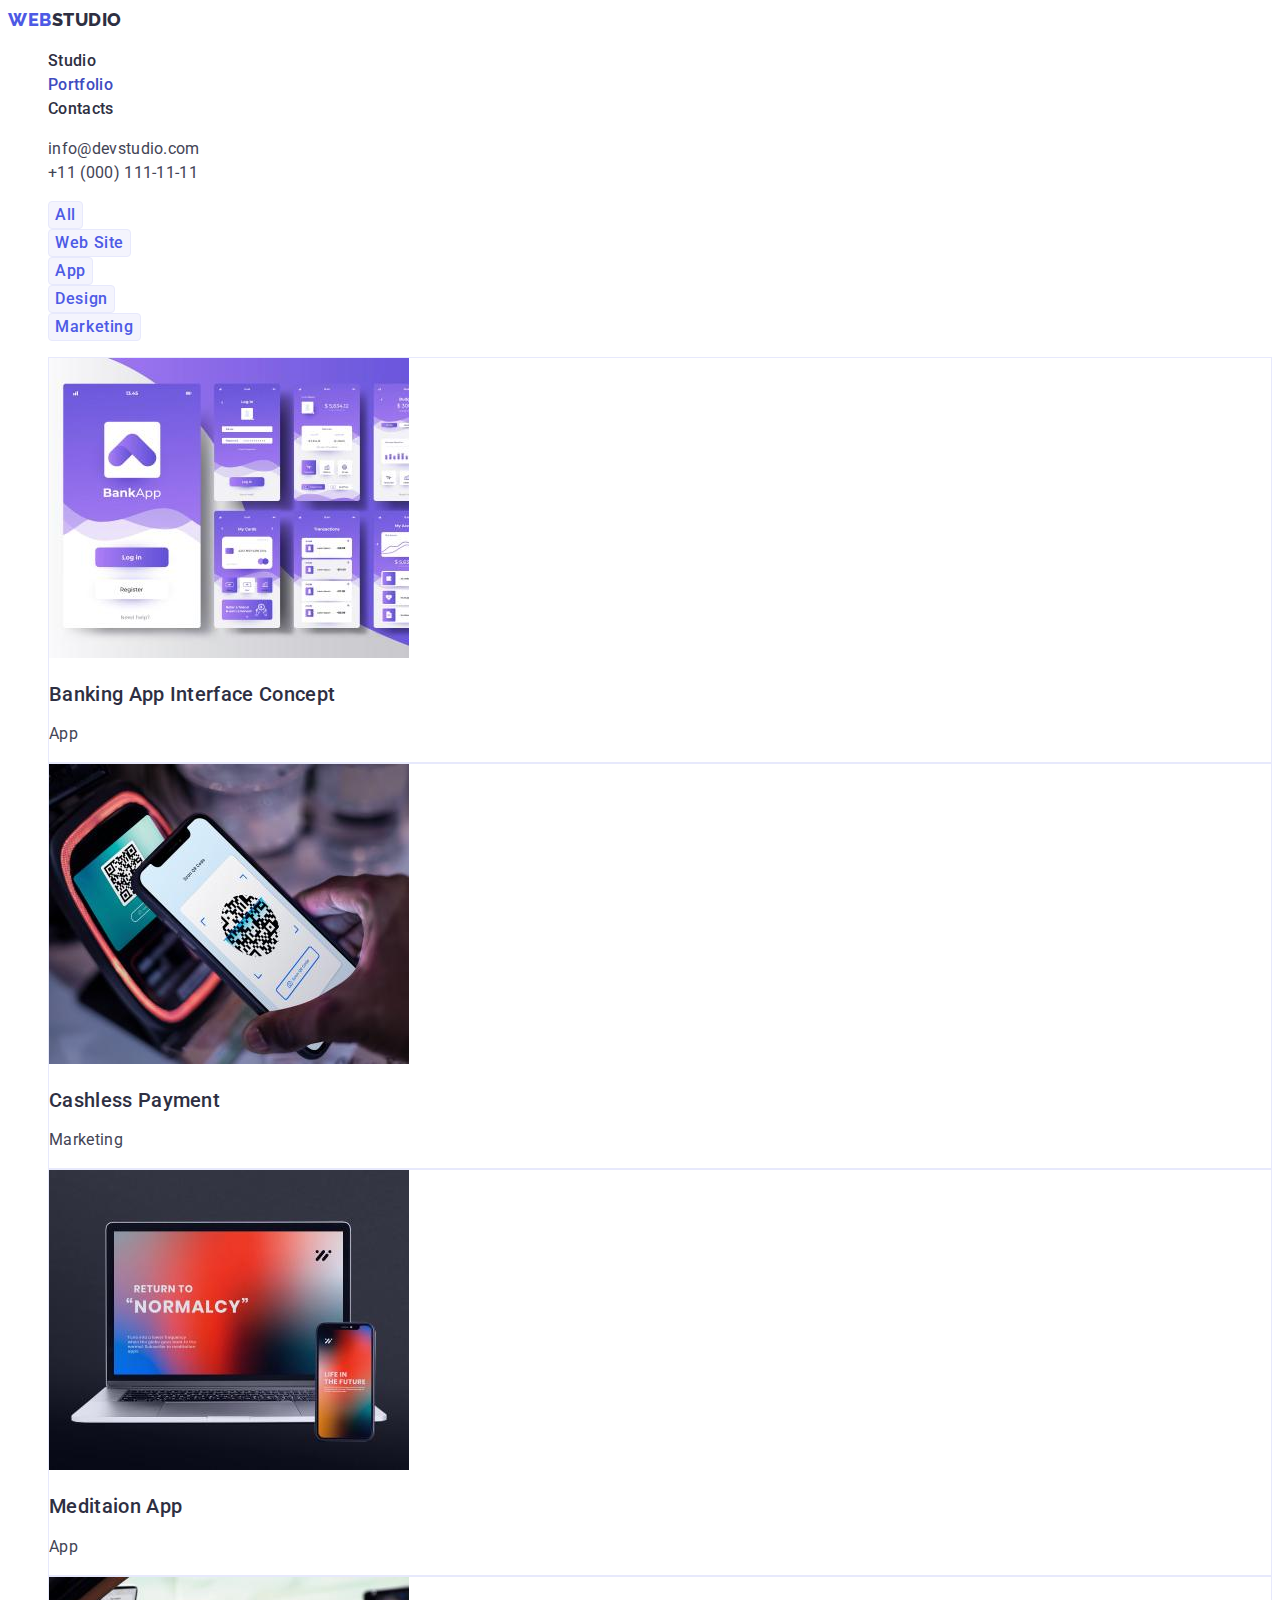
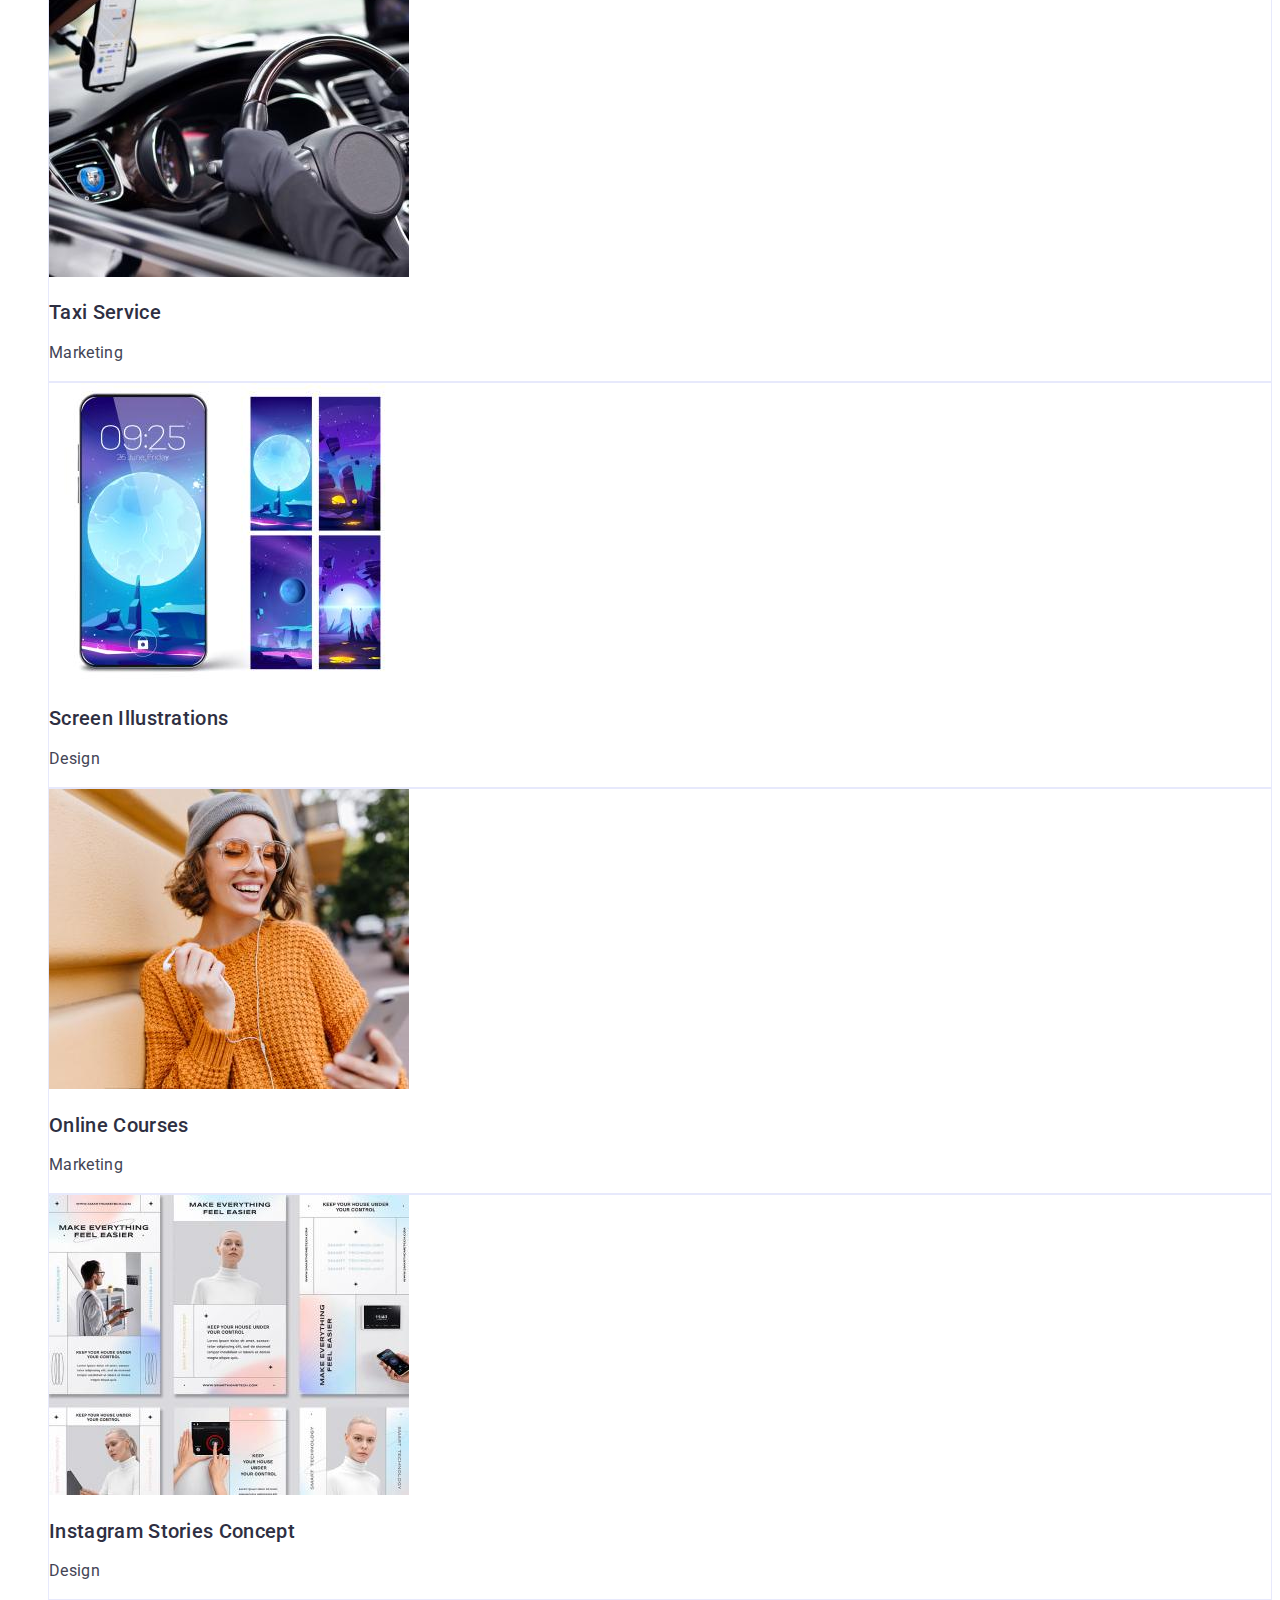
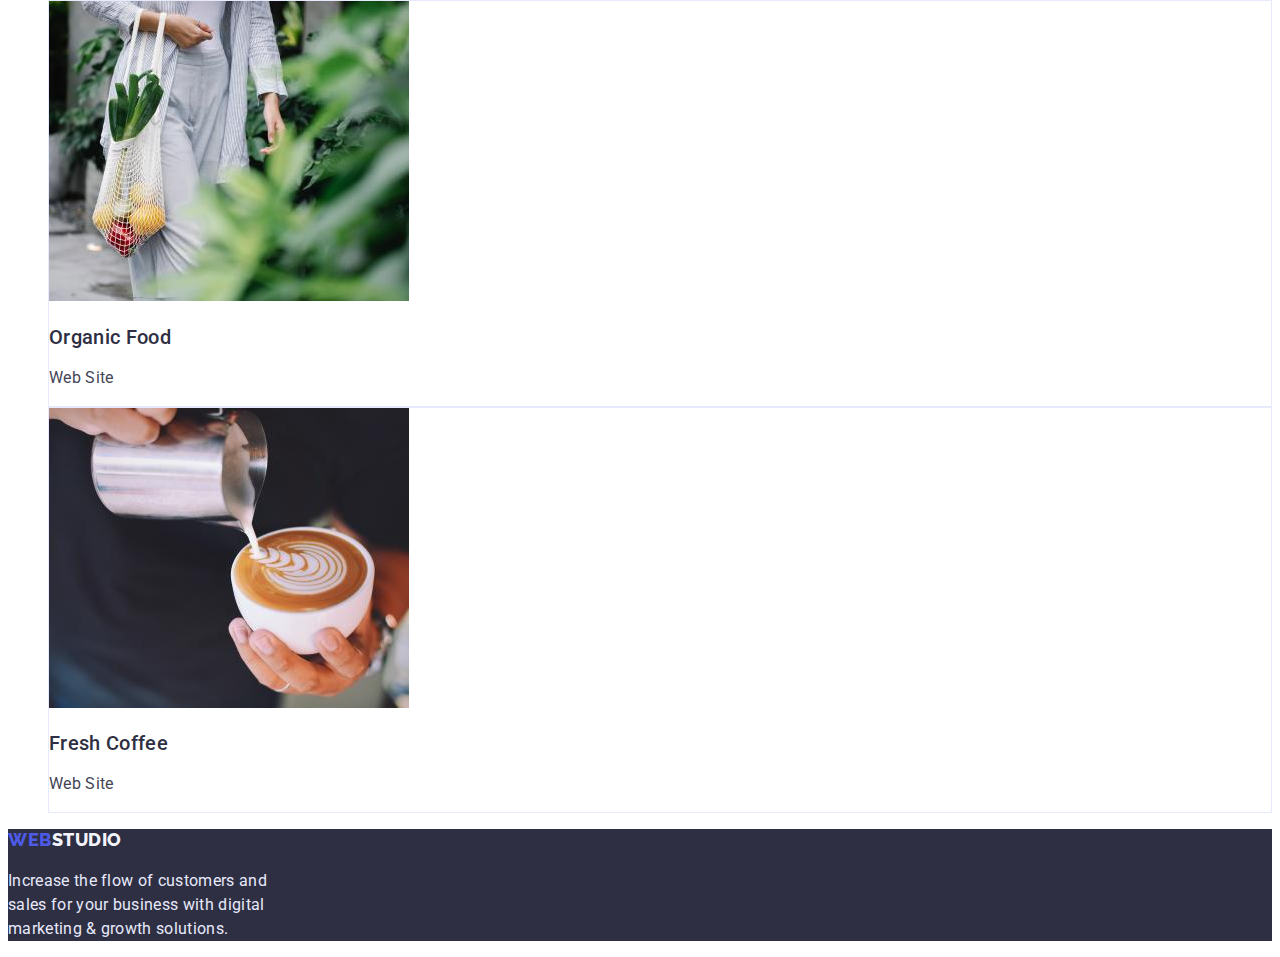
==== portfolio.html @ 10ea4bb9 "Initial commit" ====
<!DOCTYPE html>
<html lang="en">
  <head>
    <meta http-equiv="X-UA-Compatible" content="IE=edge" />
    <meta name="viewport" content="width=device-width, initial-scale=1.0" />
    <meta charset="UTF-8" />

    <title>Portfolio</title>

    <link rel="preconnect" href="https://fonts.googleapis.com" />
    <link rel="preconnect" href="https://fonts.gstatic.com" crossorigin />
    <link
      href="https://fonts.googleapis.com/css2?family=Raleway:wght@800&family=Roboto:wght@400;500;700;900&display=swap"
      rel="stylesheet"
    />

    <link rel="stylesheet" href="./css/styles.css" />
  </head>
  <body>
    <!-- site header section -->
    <header class="heder">
      <nav class="heder-navigation">
        <a class="logotype link" href="./index.html"
          >Web<span class="logotype-span">Studio</span></a
        >
        <ul class="header-list list">
          <li class="header-list-item list">
            <a class="header-list-item-text link" href="./index.html">Studio</a>
          </li>
          <li class="header-list-item list">
            <a
              class="header-list-item-text link current"
              href="./portfolio.html"
              >Portfolio</a
            >
          </li>
          <li class="header-list-item list">
            <a class="header-list-item-text link" href="">Contacts</a>
          </li>
        </ul>
      </nav>
      <address class="heder-contacts">
        <ul class="heder-contacts-list list">
          <li class="heder-contacts-list-item">
            <a
              class="heder-contacts-list-item-text link"
              href="mailto:info@devstudio.com"
              >info@devstudio.com</a
            >
          </li>
          <li class="heder-contacts-list-item">
            <a
              class="heder-contacts-list-item-text link"
              href="tel:+110001111111"
              >+11 (000) 111-11-11</a
            >
          </li>
        </ul>
      </address>
    </header>
    <!-- /site header section -->

    <!-- site main section -->
    <main class="portfolio-main">
      <!-- portfolio section   -->
      <section class="portfolio">
        <h1 class="portfolio-title">Portfolio</h1>
        <ul class="portfolio-button-list list">
          <li class="portfolio-button-item">
            <button class="portfolio-button btn" type="button">All</button>
          </li>
          <li class="portfolio-button-item">
            <button class="portfolio-button btn" type="button">Web Site</button>
          </li>
          <li class="portfolio-button-item">
            <button class="portfolio-button btn" type="button">App</button>
          </li>
          <li class="portfolio-button-item">
            <button class="portfolio-button btn" type="button">Design</button>
          </li>
          <li class="portfolio-button-item">
            <button class="portfolio-button btn" type="button">Marketing</button>
          </li>
        </ul>
        <ul class="portfolio-box-list list">
          <li class="portfolio-box-item">
            <a href="" class="portfolio-box-link link">
              <img
                src="./images/portfolio/portfolio-img1-banking-app-interface.jpg"
                alt="banking app interface"
                class="portfolio-box-img"
                width="360"
                height="300"
              />
              <h2 class="portfolio-box-subtitle subtitle">
                Banking App Interface Concept
              </h2>
              <p class="portfolio-box-text text">App</p>
            </a>
          </li>
          <li class="portfolio-box-item">
            <a href="" class="portfolio-box-link link">
              <img
                src="./images/portfolio/portfolio-img2-phone-with-non-cash-payment.jpg"
                alt="phone with non cash payment"
                class="portfolio-box-img"
                width="360"
                height="300"
              />
              <h2 class="portfolio-box-subtitle subtitle">Cashless Payment</h2>
              <p class="portfolio-box-text text">Marketing</p>
            </a>
          </li>
          <li class="portfolio-box-item">
            <a href="" class="portfolio-box-link link">
              <img
                src="./images/portfolio/portfolio-img3-laptop-with-meditation-app.jpg"
                alt="laptop with meditation app"
                class="portfolio-box-img"
                width="360"
                height="300"
              />
              <h2 class="portfolio-box-subtitle subtitle">Meditaion App</h2>
              <p class="portfolio-box-text text">App</p>
            </a>
          </li>
          <li class="portfolio-box-item">
            <a href="" class="portfolio-box-link link">
              <img
                src="./images/portfolio/portfolio-img4-taxi-service-car.jpg"
                alt="taxi service car"
                class="portfolio-box-img"
                width="360"
                height="300"
              />
              <h2 class="portfolio-box-subtitle subtitle">Taxi Service</h2>
              <p class="portfolio-box-text text">Marketing</p>
            </a>
          </li>
          <li class="portfolio-box-item">
            <a href="" class="portfolio-box-link link">
              <img
                src="./images/portfolio/portfolio-img5-phone-and-screens.jpg"
                alt="phone and screens"
                class="portfolio-box-img"
                width="360"
                height="300"
              />
              <h2 class="portfolio-box-subtitle subtitle">
                Screen Illustrations
              </h2>
              <p class="portfolio-box-text text">Design</p>
            </a>
          </li>
          <li class="portfolio-box-item">
            <a href="" class="portfolio-box-link link">
              <img
                src="./images/portfolio/portfolio-img6-woman-with-phone.jpg"
                alt="woman with phone"
                class="portfolio-box-img"
                width="360"
                height="300"
              />
              <h2 class="portfolio-box-subtitle subtitle">Online Courses</h2>
              <p class="portfolio-box-text text">Marketing</p>
            </a>
          </li>
          <li class="portfolio-box-item">
            <a href="" class="portfolio-box-link link">
              <img
                src="./images/portfolio/portfolio-img7-instagram-stories-concept.jpg"
                alt="instagram stories concept"
                class="portfolio-box-img"
                width="360"
                height="300"
              />
              <h2 class="portfolio-box-subtitle subtitle">
                Instagram Stories Concept
              </h2>
              <p class="portfolio-box-text text">Design</p>
            </a>
          </li>
          <li class="portfolio-box-item">
            <a href="" class="portfolio-box-link link">
              <img
                src="./images/portfolio/portfolio-img8-woman-with-net-vegetables.jpg"
                alt="woman with net vegetables"
                class="portfolio-box-img"
                width="360"
                height="300"
              />
              <h2 class="portfolio-box-subtitle subtitle">Organic Food</h2>
              <p class="portfolio-box-text text">Web Site</p>
            </a>
          </li>
          <li class="portfolio-box-item">
            <a href="" class="portfolio-box-link link">
              <img
                src="./images/portfolio/portfolio-img9-cup-coffee-in-hand.jpg"
                alt="cup coffee in hand"
                class="portfolio-box-img"
                width="360"
                height="300"
              />
              <h2 class="portfolio-box-subtitle subtitle">Fresh Coffee</h2>
              <p class="portfolio-box-text text">Web Site</p>
            </a>
          </li>
        </ul>
      </section>
      <!-- /portfolio section   -->
    </main>
    <!-- /site main section -->

    <!-- site footer section -->
    <footer class="footer">
      <a class="footer-logotype logotype link" href="#top"
        >Web<span class="footer-logotype-span">Studio</span></a
      >
      <p class="footer-text text">
        Increase the flow of customers and<br />sales for your business with
        digital<br />marketing & growth solutions.
      </p>
    </footer>
    <!-- /site footer section -->
  </body>
</html>
---- css/styles.css ----
:root {
  --primary-brand-color: #4d5ae5; /* IRIS */
  --pressed-state-color: #404bbf; /* OCEAN */
  --dark-color: #2e2f42; /* NAVYBLUE */
  --text-color: #434455; /* SLATE */
  --accent-color: #e7e9fc; /* CORNFLOWER */
  --light-color: #f4f4fd; /* CLOUD */
  --light-background-color: #ffffff;
}

body {
  font-family: 'Roboto', sans-serif;
  line-height: calc(24 / 16);
  letter-spacing: 0.02em;
  color: var(--dark-color);
}

.list {
  list-style: none;
}

.link {
  text-decoration: none;
}

/* =================== components =================== */
.title {
  font-size: 36px;
  line-height: calc(40 / 36);
  text-align: center;
  text-transform: capitalize;
}

.subtitle {
  font-weight: 500;
  font-size: 20px;
  line-height: calc(24 / 20);
}

.text {
  color: var(--text-color);
}

.logotype {
  font-family: 'Raleway', sans-serif;
  font-weight: 800;
  font-size: 18px;
  line-height: calc(24 / 18);
  letter-spacing: 0.03em;
  text-transform: uppercase;
  color: var(--primary-brand-color);
}

.logotype-span {
  color: var(--dark-color);
}

.btn {
  font-family: inherit;
  font-weight: 500;
  font-size: inherit;
  line-height: inherit;
  letter-spacing: 0.04em;
  border: none;
  border-radius: 4px;
  cursor: pointer;
}

/* =================== /components =================== */

/* =================== index.html =================== */
/* =================== site header section =================== */
.header-list-item-text {
  font-weight: 500;
  color: var(--dark-color);
}

.heder-contacts {
  font-style: normal;
}

.heder-contacts-list-item-text {
  color: var(--text-color);
}

.header-list-item-text:hover,
.header-list-item-text:focus,
.heder-contacts-list-item-text:hover,
.heder-contacts-list-item-text:focus {
  color: var(--pressed-state-color);
}
/* =================== /site header section =================== */

/* =================== site main section =================== */
/* =================== section hero =================== */
.hero {
  background-color: var(--dark-color);
}
.hero-title {
  font-size: 56px;
  line-height: calc(60 / 56);
  text-align: center;
  color: var(--light-background-color);
}
.hero-button {
  color: var(--light-background-color);
  background-color: var(--primary-brand-color);
  box-shadow: 0px 4px 4px rgba(0, 0, 0, 0.15);
}

.hero-button:hover,
.hero-button:focus {
  background-color: var(--pressed-state-color);
}
/* =================== /section hero =================== */

/* =================== section benefits =================== */
.benefits-title {
  display: none;
}
/* =================== /section benefits =================== */

/* =================== section works =================== */
.works-list-item-img {
  border: 1px solid var(--accent-color);
}
/* =================== /section works =================== */

/* =================== section team =================== */
.team {
  background-color: var(--light-color);
}

.team-list-item {
  background-color: var(--light-background-color);
  box-shadow: 0px 1px 6px rgba(46, 47, 66, 0.08),
    0px 1px 1px rgba(46, 47, 66, 0.16), 0px 2px 1px rgba(46, 47, 66, 0.08);
  border-radius: 0px 0px 4px 4px;
}

.team-subtitle,
.team-text {
  text-align: center;
}
/* =================== /section team =================== */
/* =================== /site main section =================== */

/* =================== site footer section =================== */
.footer {
  background-color: var(--dark-color);
}

.footer-logotype {
  line-height: calc(21 / 18);
}

.footer-logotype-span {
  color: var(--light-color);
}

.footer-text {
  color: var(--accent-color);
}
/* =================== /site footer section =================== */
/* =================== /index.html =================== */

/* =================== portfolio.html =================== */
/* =================== site main section =================== */
/* =================== section portfolio =================== */
.portfolio-title {
  display: none;
}

.portfolio-button {
  color: var(--primary-brand-color);
  background-color: var(--light-color);
  border: 1px solid var(--accent-color);
}

.portfolio-button:hover,
.portfolio-button:focus {
  color: var(--light-background-color);
  background-color: var(--pressed-state-color);
  box-shadow: 0px 4px 4px rgba(0, 0, 0, 0.15);
}

.portfolio-box-item {
  border: 1px solid var(--accent-color);
}

.portfolio-box-item:hover,
.portfolio-box-item:focus {
  border: 0.5px solid var(--light-color);
  box-shadow: 0px 1px 6px rgba(46, 47, 66, 0.08),
    0px 1px 1px rgba(46, 47, 66, 0.16), 0px 2px 1px rgba(46, 47, 66, 0.08);
}

.portfolio-box-subtitle {
  color: var(--dark-color);
}
/* =================== /section portfolio =================== */
/* =================== /site main section =================== */
/* =================== /portfolio.html =================== */

/* =================== oll html files ================== */
/* =================== components ================== */
.current {
  color: var(--pressed-state-color);
}
/* =================== /components =================== */
/* =================== /oll html files ================== */
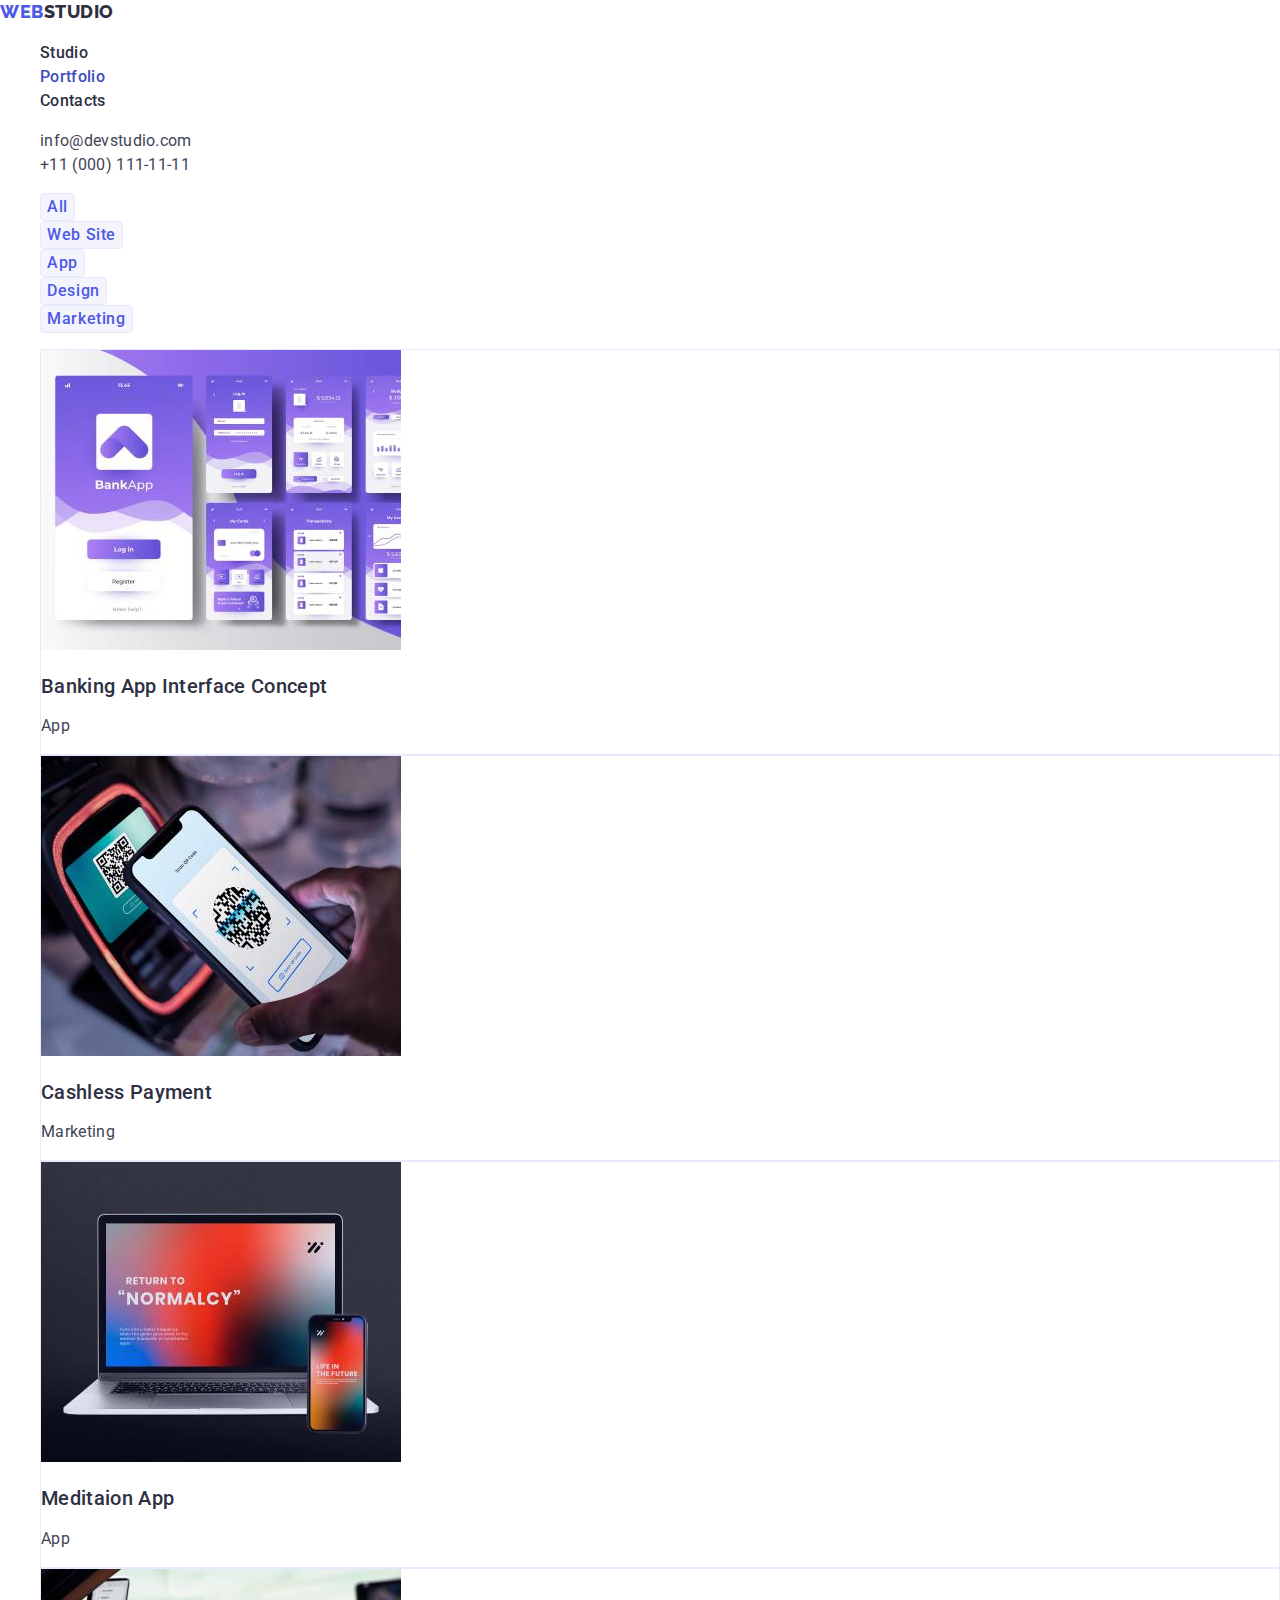
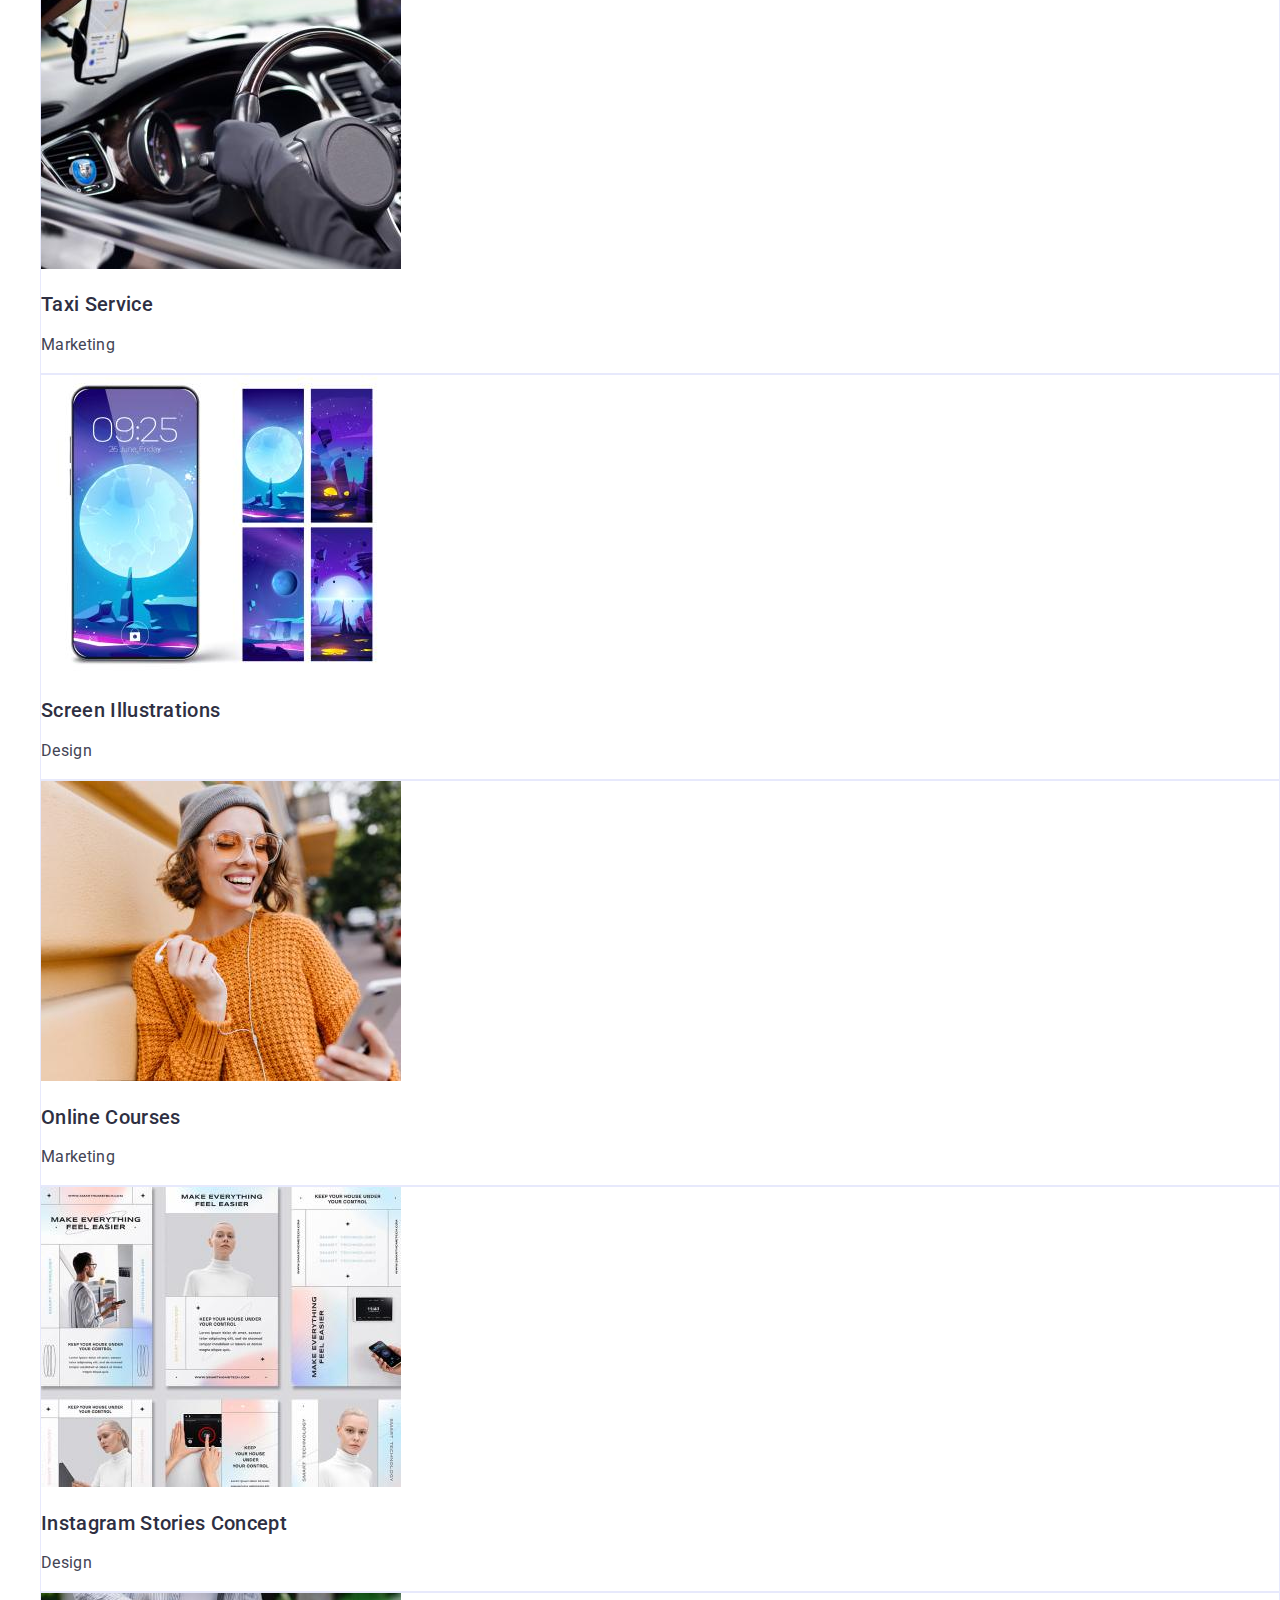
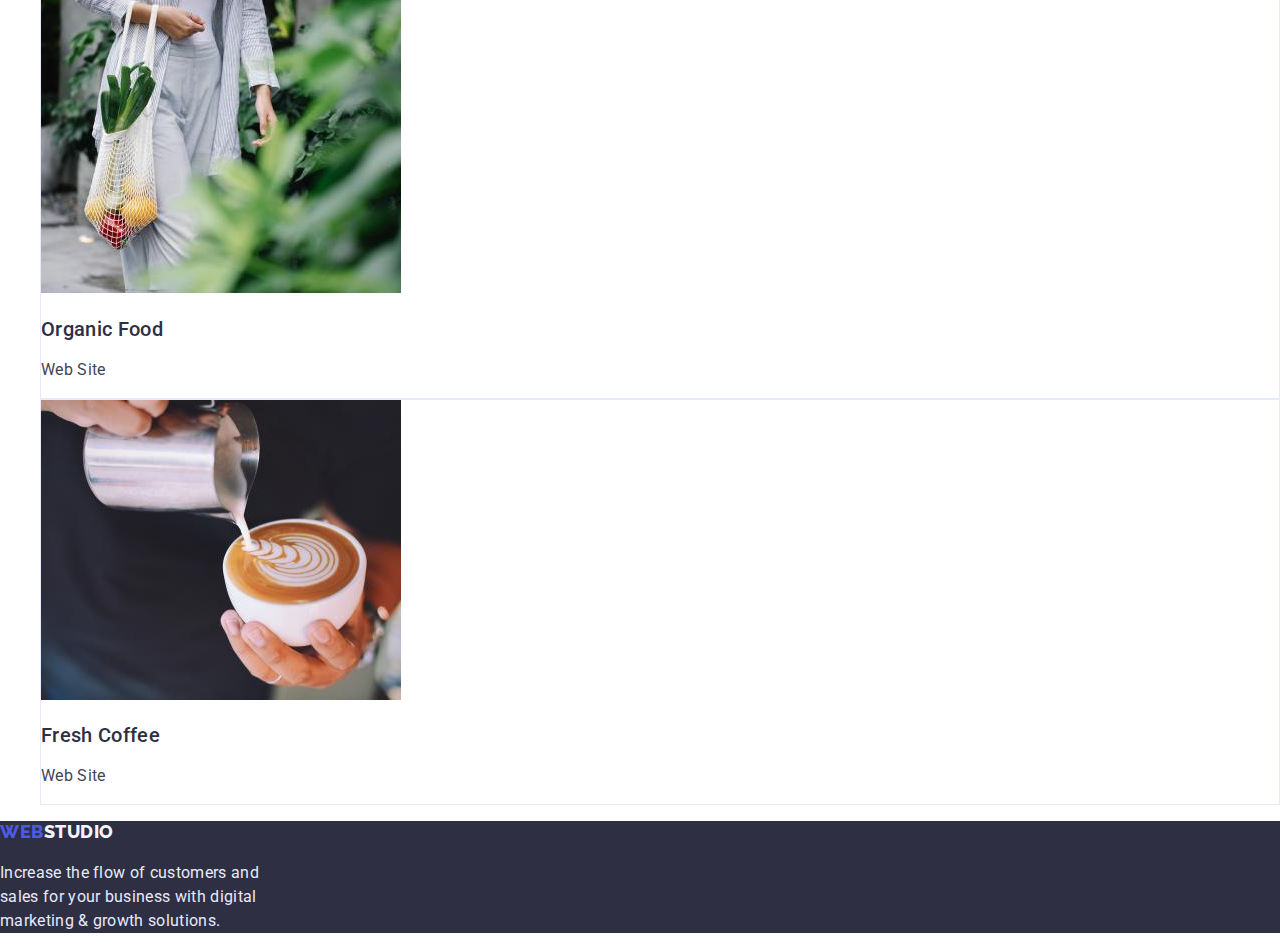
==== commit 9d51c3a9: "added stylesheet "modern-normalize.min.css"" ====
--- a/portfolio.html
+++ b/portfolio.html
@@ -14,6 +14,10 @@
       rel="stylesheet"
     />
 
+    <link
+      rel="stylesheet"
+      href="https://cdnjs.cloudflare.com/ajax/libs/modern-normalize/1.0.0/modern-normalize.min.css"
+    />
     <link rel="stylesheet" href="./css/styles.css" />
   </head>
   <body>
@@ -79,7 +83,9 @@
             <button class="portfolio-button btn" type="button">Design</button>
           </li>
           <li class="portfolio-button-item">
-            <button class="portfolio-button btn" type="button">Marketing</button>
+            <button class="portfolio-button btn" type="button"
+              >Marketing</button
+            >
           </li>
         </ul>
         <ul class="portfolio-box-list list">
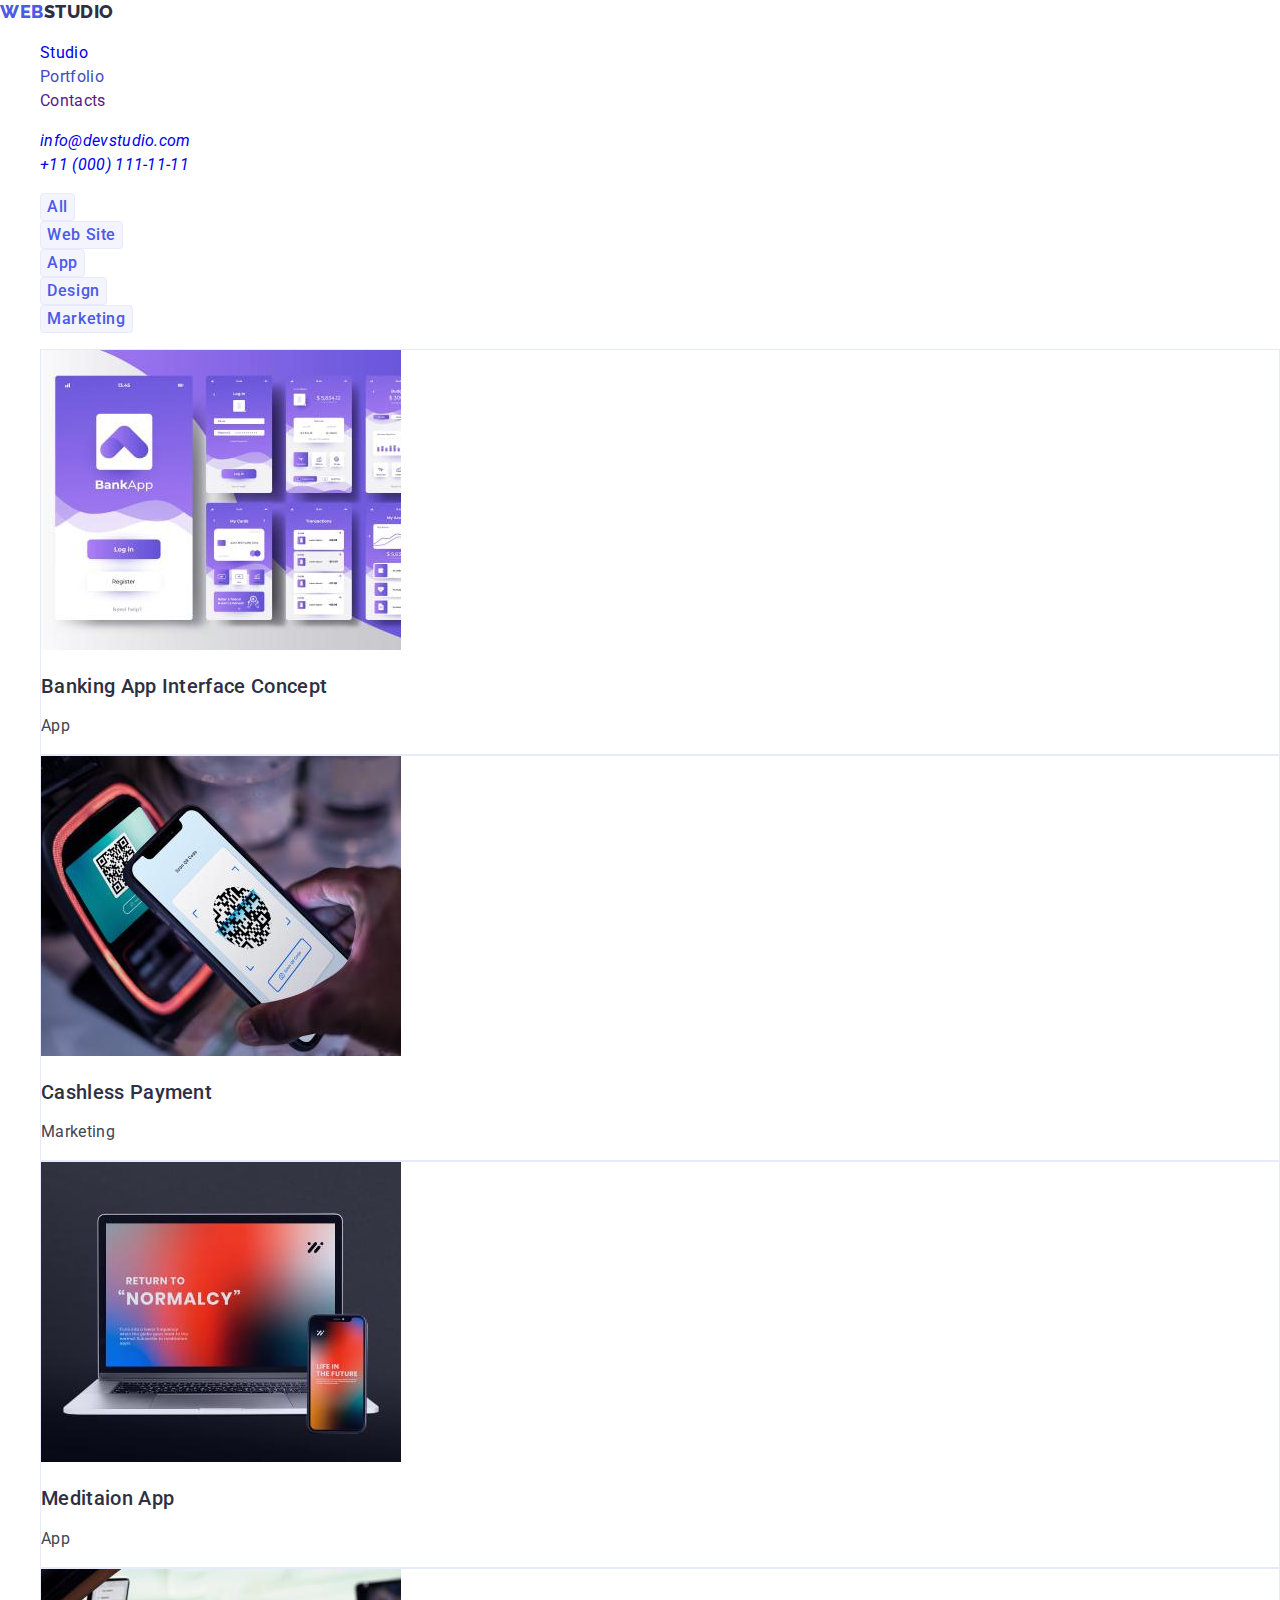
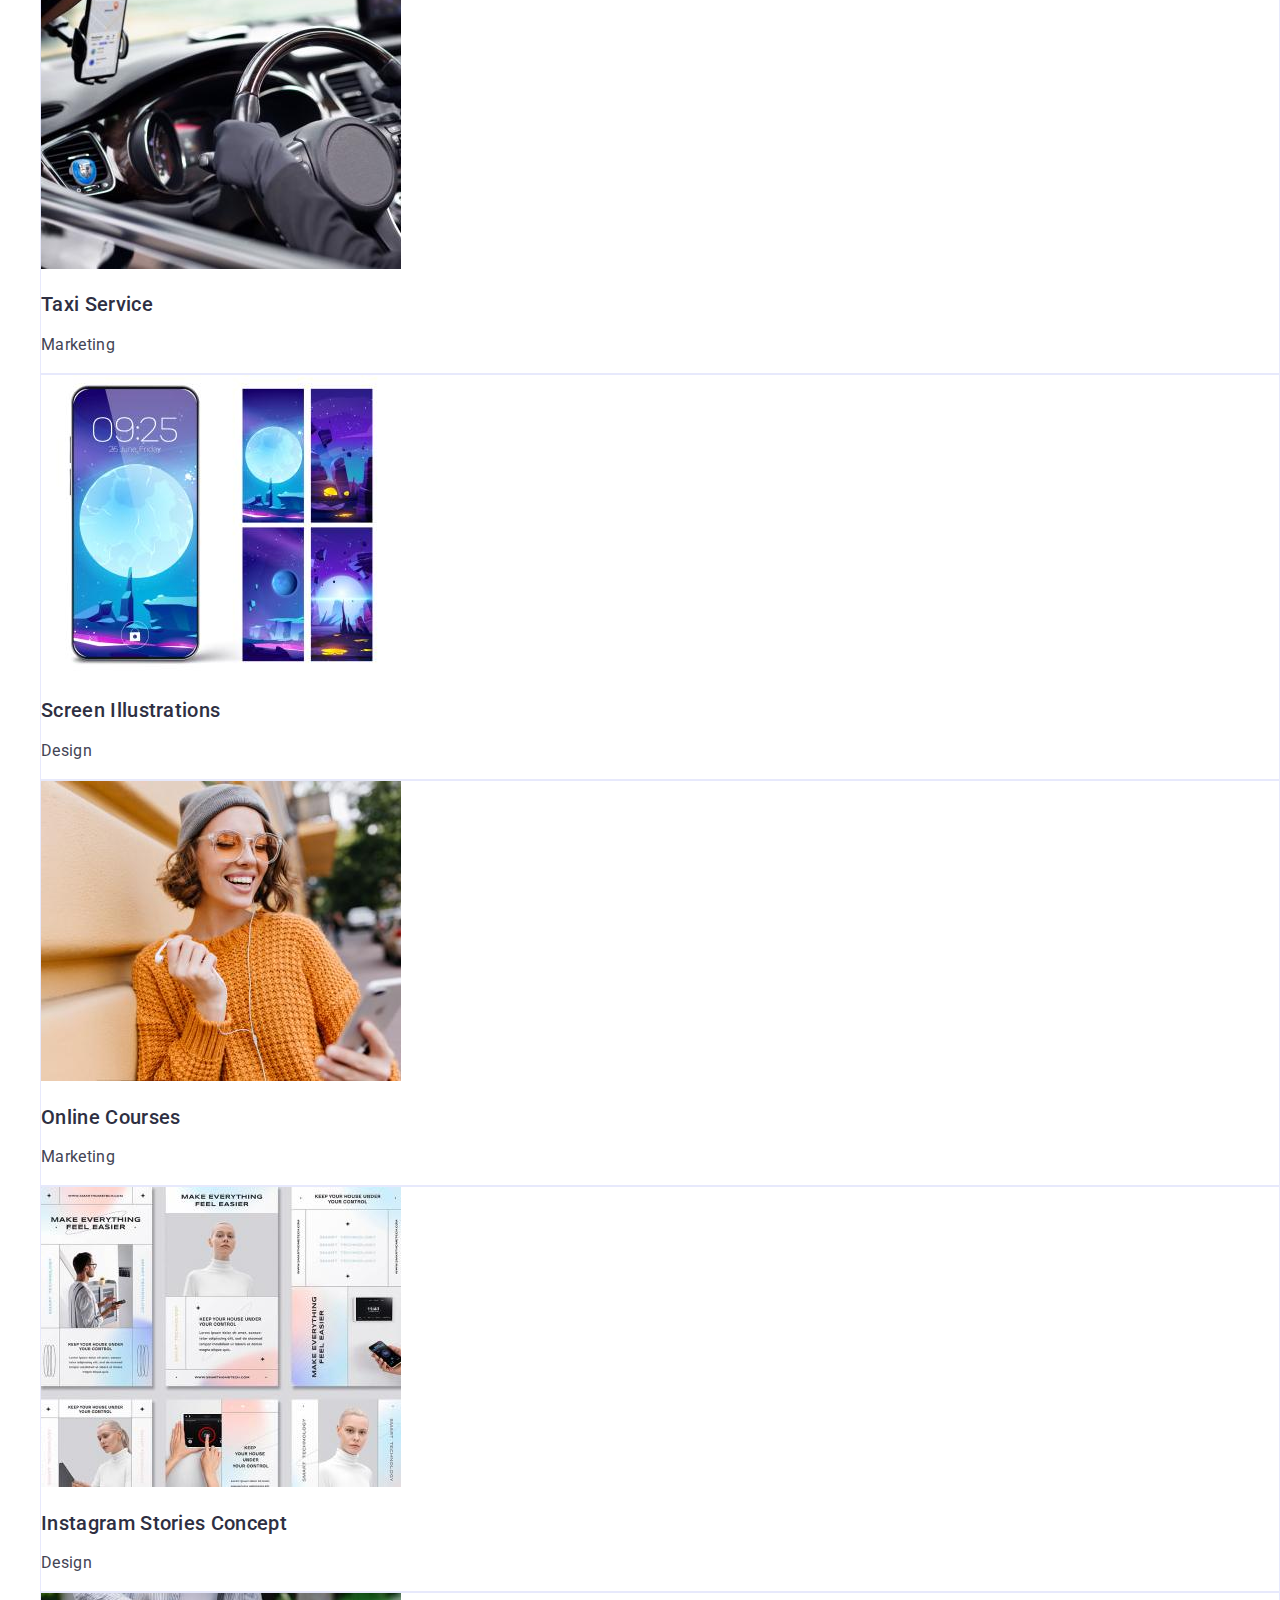
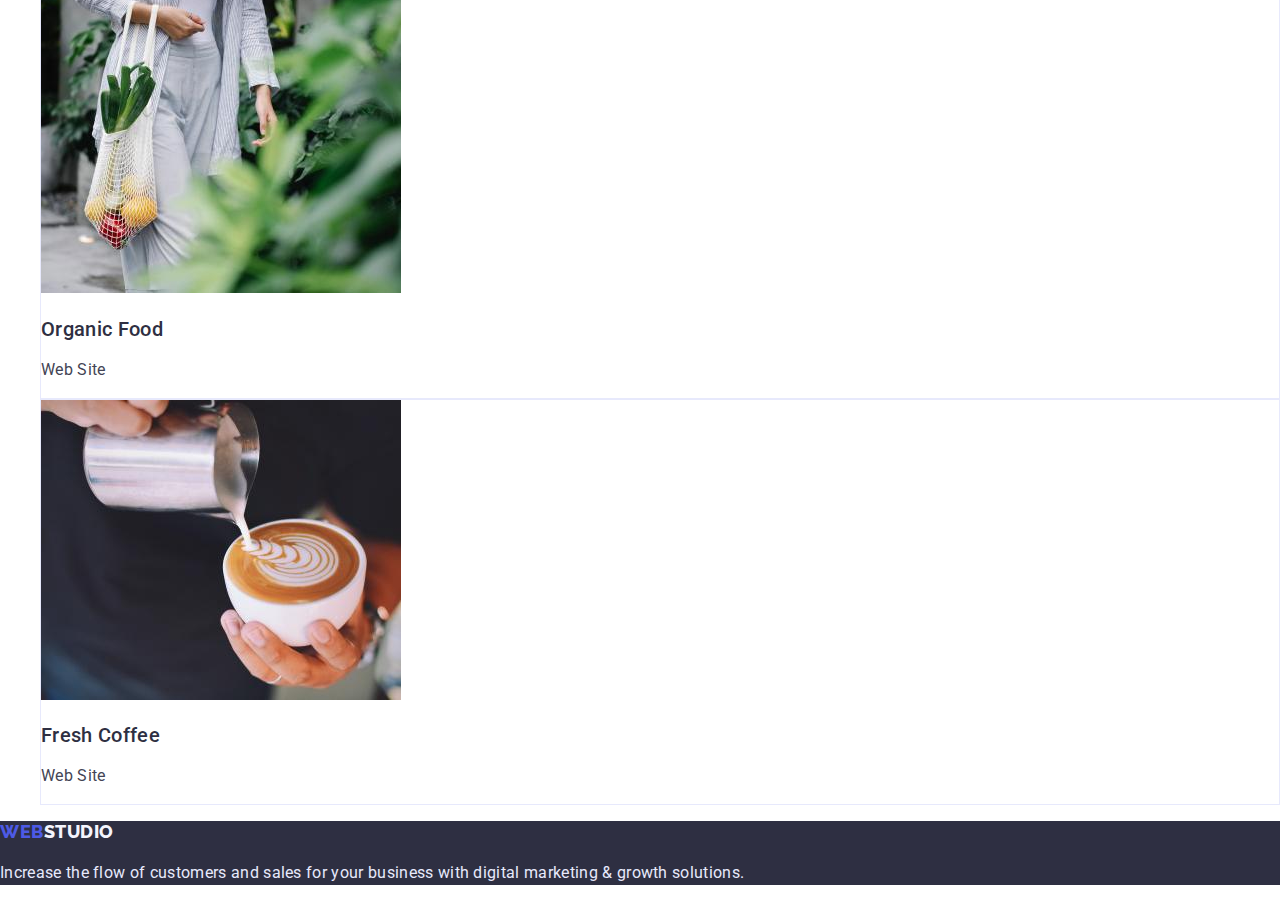
==== commit 7fcb54ed: "updated index.html and portfolio.html, added new classes for positioning" ====
--- a/portfolio.html
+++ b/portfolio.html
@@ -16,203 +16,222 @@
 
     <link
       rel="stylesheet"
-      href="https://cdnjs.cloudflare.com/ajax/libs/modern-normalize/1.0.0/modern-normalize.min.css"
+      href="https://cdnjs.cloudflare.com/ajax/libs/modern-normalize/1.1.0/modern-normalize.min.css"
     />
     <link rel="stylesheet" href="./css/styles.css" />
   </head>
   <body>
     <!-- site header section -->
-    <header class="heder">
-      <nav class="heder-navigation">
-        <a class="logotype link" href="./index.html"
-          >Web<span class="logotype-span">Studio</span></a
-        >
-        <ul class="header-list list">
-          <li class="header-list-item list">
-            <a class="header-list-item-text link" href="./index.html">Studio</a>
-          </li>
-          <li class="header-list-item list">
-            <a
-              class="header-list-item-text link current"
-              href="./portfolio.html"
-              >Portfolio</a
-            >
-          </li>
-          <li class="header-list-item list">
-            <a class="header-list-item-text link" href="">Contacts</a>
-          </li>
-        </ul>
-      </nav>
-      <address class="heder-contacts">
-        <ul class="heder-contacts-list list">
-          <li class="heder-contacts-list-item">
-            <a
-              class="heder-contacts-list-item-text link"
-              href="mailto:info@devstudio.com"
-              >info@devstudio.com</a
-            >
-          </li>
-          <li class="heder-contacts-list-item">
-            <a
-              class="heder-contacts-list-item-text link"
-              href="tel:+110001111111"
-              >+11 (000) 111-11-11</a
-            >
-          </li>
-        </ul>
-      </address>
+    <header class="header">
+      <div class="header-container container">
+        <nav class="header-navigation">
+          <a class="header-logotype logotype link" href="./index.html"
+            >Web<span class="logotype-span">Studio</span></a
+          >
+          <ul class="header-list list">
+            <li class="header-list-item list">
+              <a class="header-list-item-link link" href="./index.html"
+                >Studio</a
+              >
+            </li>
+            <li class="header-list-item list">
+              <a class="header-list-item-link link current" href="./portfolio.html"
+                >Portfolio</a
+              >
+            </li>
+            <li class="header-list-item list">
+              <a class="header-list-item-link link" href="">Contacts</a>
+            </li>
+          </ul>
+        </nav>
+        <address class="header-contacts">
+          <ul class="header-contacts-list list">
+            <li class="header-contacts-list-item">
+              <a
+                class="header-contacts-list-item-link link"
+                href="mailto:info@devstudio.com"
+                >info@devstudio.com</a
+              >
+            </li>
+            <li class="header-contacts-list-item">
+              <a
+                class="header-contacts-list-item-link link"
+                href="tel:+110001111111"
+                >+11 (000) 111-11-11</a
+              >
+            </li>
+          </ul>
+        </address>
+      </div>
     </header>
     <!-- /site header section -->
 
     <!-- site main section -->
     <main class="portfolio-main">
       <!-- portfolio section   -->
-      <section class="portfolio">
-        <h1 class="portfolio-title">Portfolio</h1>
-        <ul class="portfolio-button-list list">
-          <li class="portfolio-button-item">
-            <button class="portfolio-button btn" type="button">All</button>
-          </li>
-          <li class="portfolio-button-item">
-            <button class="portfolio-button btn" type="button">Web Site</button>
-          </li>
-          <li class="portfolio-button-item">
-            <button class="portfolio-button btn" type="button">App</button>
-          </li>
-          <li class="portfolio-button-item">
-            <button class="portfolio-button btn" type="button">Design</button>
-          </li>
-          <li class="portfolio-button-item">
-            <button class="portfolio-button btn" type="button"
-              >Marketing</button
-            >
-          </li>
-        </ul>
-        <ul class="portfolio-box-list list">
-          <li class="portfolio-box-item">
-            <a href="" class="portfolio-box-link link">
-              <img
-                src="./images/portfolio/portfolio-img1-banking-app-interface.jpg"
-                alt="banking app interface"
-                class="portfolio-box-img"
-                width="360"
-                height="300"
-              />
-              <h2 class="portfolio-box-subtitle subtitle">
-                Banking App Interface Concept
-              </h2>
-              <p class="portfolio-box-text text">App</p>
-            </a>
-          </li>
-          <li class="portfolio-box-item">
-            <a href="" class="portfolio-box-link link">
-              <img
-                src="./images/portfolio/portfolio-img2-phone-with-non-cash-payment.jpg"
-                alt="phone with non cash payment"
-                class="portfolio-box-img"
-                width="360"
-                height="300"
-              />
-              <h2 class="portfolio-box-subtitle subtitle">Cashless Payment</h2>
-              <p class="portfolio-box-text text">Marketing</p>
-            </a>
-          </li>
-          <li class="portfolio-box-item">
-            <a href="" class="portfolio-box-link link">
-              <img
-                src="./images/portfolio/portfolio-img3-laptop-with-meditation-app.jpg"
-                alt="laptop with meditation app"
-                class="portfolio-box-img"
-                width="360"
-                height="300"
-              />
-              <h2 class="portfolio-box-subtitle subtitle">Meditaion App</h2>
-              <p class="portfolio-box-text text">App</p>
-            </a>
-          </li>
-          <li class="portfolio-box-item">
-            <a href="" class="portfolio-box-link link">
-              <img
-                src="./images/portfolio/portfolio-img4-taxi-service-car.jpg"
-                alt="taxi service car"
-                class="portfolio-box-img"
-                width="360"
-                height="300"
-              />
-              <h2 class="portfolio-box-subtitle subtitle">Taxi Service</h2>
-              <p class="portfolio-box-text text">Marketing</p>
-            </a>
-          </li>
-          <li class="portfolio-box-item">
-            <a href="" class="portfolio-box-link link">
-              <img
-                src="./images/portfolio/portfolio-img5-phone-and-screens.jpg"
-                alt="phone and screens"
-                class="portfolio-box-img"
-                width="360"
-                height="300"
-              />
-              <h2 class="portfolio-box-subtitle subtitle">
-                Screen Illustrations
-              </h2>
-              <p class="portfolio-box-text text">Design</p>
-            </a>
-          </li>
-          <li class="portfolio-box-item">
-            <a href="" class="portfolio-box-link link">
-              <img
-                src="./images/portfolio/portfolio-img6-woman-with-phone.jpg"
-                alt="woman with phone"
-                class="portfolio-box-img"
-                width="360"
-                height="300"
-              />
-              <h2 class="portfolio-box-subtitle subtitle">Online Courses</h2>
-              <p class="portfolio-box-text text">Marketing</p>
-            </a>
-          </li>
-          <li class="portfolio-box-item">
-            <a href="" class="portfolio-box-link link">
-              <img
-                src="./images/portfolio/portfolio-img7-instagram-stories-concept.jpg"
-                alt="instagram stories concept"
-                class="portfolio-box-img"
-                width="360"
-                height="300"
-              />
-              <h2 class="portfolio-box-subtitle subtitle">
-                Instagram Stories Concept
-              </h2>
-              <p class="portfolio-box-text text">Design</p>
-            </a>
-          </li>
-          <li class="portfolio-box-item">
-            <a href="" class="portfolio-box-link link">
-              <img
-                src="./images/portfolio/portfolio-img8-woman-with-net-vegetables.jpg"
-                alt="woman with net vegetables"
-                class="portfolio-box-img"
-                width="360"
-                height="300"
-              />
-              <h2 class="portfolio-box-subtitle subtitle">Organic Food</h2>
-              <p class="portfolio-box-text text">Web Site</p>
-            </a>
-          </li>
-          <li class="portfolio-box-item">
-            <a href="" class="portfolio-box-link link">
-              <img
-                src="./images/portfolio/portfolio-img9-cup-coffee-in-hand.jpg"
-                alt="cup coffee in hand"
-                class="portfolio-box-img"
-                width="360"
-                height="300"
-              />
-              <h2 class="portfolio-box-subtitle subtitle">Fresh Coffee</h2>
-              <p class="portfolio-box-text text">Web Site</p>
-            </a>
-          </li>
-        </ul>
+      <section class="portfolio section-indent">
+        <div class="container">
+          <h1 class="portfolio-title visually-hidden">Portfolio</h1>
+          <ul class="portfolio-button-list list">
+            <li class="portfolio-button-item">
+              <button class="portfolio-button btn" type="button">All</button>
+            </li>
+            <li class="portfolio-button-item">
+              <button class="portfolio-button btn" type="button"
+                >Web Site</button
+              >
+            </li>
+            <li class="portfolio-button-item">
+              <button class="portfolio-button btn" type="button">App</button>
+            </li>
+            <li class="portfolio-button-item">
+              <button class="portfolio-button btn" type="button">Design</button>
+            </li>
+            <li class="portfolio-button-item">
+              <button class="portfolio-button btn" type="button"
+                >Marketing</button
+              >
+            </li>
+          </ul>
+          <ul class="portfolio-box-list list">
+            <li class="portfolio-box-item">
+              <a href="" class="portfolio-box-link link">
+                <img
+                  src="./images/portfolio/portfolio-img1-banking-app-interface.jpg"
+                  alt="banking app interface"
+                  class="portfolio-box-img"
+                  width="360"                  
+                />
+                <div class="box-content">
+                  <h2 class="portfolio-box-subtitle subtitle">
+                    Banking App Interface Concept
+                  </h2>
+                  <p class="portfolio-box-text text">App</p>
+                </div>
+              </a>
+            </li>
+            <li class="portfolio-box-item">
+              <a href="" class="portfolio-box-link link">
+                <img
+                  src="./images/portfolio/portfolio-img2-phone-with-non-cash-payment.jpg"
+                  alt="phone with non cash payment"
+                  class="portfolio-box-img"
+                  width="360"                  
+                />
+                <div class="box-content">
+                  <h2 class="portfolio-box-subtitle subtitle"
+                    >Cashless Payment</h2
+                  >
+                  <p class="portfolio-box-text text">Marketing</p>
+                </div>
+              </a>
+            </li>
+            <li class="portfolio-box-item">
+              <a href="" class="portfolio-box-link link">
+                <img
+                  src="./images/portfolio/portfolio-img3-laptop-with-meditation-app.jpg"
+                  alt="laptop with meditation app"
+                  class="portfolio-box-img"
+                  width="360"                  
+                />
+                <div class="box-content">
+                  <h2 class="portfolio-box-subtitle subtitle">Meditaion App</h2>
+                  <p class="portfolio-box-text text">App</p>
+                </div>
+              </a>
+            </li>
+            <li class="portfolio-box-item">
+              <a href="" class="portfolio-box-link link">
+                <img
+                  src="./images/portfolio/portfolio-img4-taxi-service-car.jpg"
+                  alt="taxi service car"
+                  class="portfolio-box-img"
+                  width="360"                  
+                />
+                <div class="box-content">
+                  <h2 class="portfolio-box-subtitle subtitle">Taxi Service</h2>
+                  <p class="portfolio-box-text text">Marketing</p>
+                </div>
+              </a>
+            </li>
+            <li class="portfolio-box-item">
+              <a href="" class="portfolio-box-link link">
+                <img
+                  src="./images/portfolio/portfolio-img5-phone-and-screens.jpg"
+                  alt="phone and screens"
+                  class="portfolio-box-img"
+                  width="360"                  
+                />
+                <div class="box-content">
+                  <h2 class="portfolio-box-subtitle subtitle">
+                    Screen Illustrations
+                  </h2>
+                  <p class="portfolio-box-text text">Design</p>
+                </div>
+              </a>
+            </li>
+            <li class="portfolio-box-item">
+              <a href="" class="portfolio-box-link link">
+                <img
+                  src="./images/portfolio/portfolio-img6-woman-with-phone.jpg"
+                  alt="woman with phone"
+                  class="portfolio-box-img"
+                  width="360"                  
+                />
+                <div class="box-content">
+                  <h2 class="portfolio-box-subtitle subtitle"
+                    >Online Courses</h2
+                  >
+                  <p class="portfolio-box-text text">Marketing</p>
+                </div>
+              </a>
+            </li>
+            <li class="portfolio-box-item">
+              <a href="" class="portfolio-box-link link">
+                <img
+                  src="./images/portfolio/portfolio-img7-instagram-stories-concept.jpg"
+                  alt="instagram stories concept"
+                  class="portfolio-box-img"
+                  width="360"                  
+                />
+                <div class="box-content">
+                  <h2 class="portfolio-box-subtitle subtitle">
+                    Instagram Stories Concept
+                  </h2>
+                  <p class="portfolio-box-text text">Design</p>
+                </div>
+              </a>
+            </li>
+            <li class="portfolio-box-item">
+              <a href="" class="portfolio-box-link link">
+                <img
+                  src="./images/portfolio/portfolio-img8-woman-with-net-vegetables.jpg"
+                  alt="woman with net vegetables"
+                  class="portfolio-box-img"
+                  width="360"                  
+                />
+                <div class="box-content">
+                  <h2 class="portfolio-box-subtitle subtitle">Organic Food</h2>
+                  <p class="portfolio-box-text text">Web Site</p>
+                </div>
+              </a>
+            </li>
+            <li class="portfolio-box-item">
+              <a href="" class="portfolio-box-link link">
+                <img
+                  src="./images/portfolio/portfolio-img9-cup-coffee-in-hand.jpg"
+                  alt="cup coffee in hand"
+                  class="portfolio-box-img"
+                  width="360"                  
+                />
+                <div class="box-content">
+                  <h2 class="portfolio-box-subtitle subtitle">Fresh Coffee</h2>
+                  <p class="portfolio-box-text text">Web Site</p>
+                </div>
+              </a>
+            </li>
+          </ul>
+        </div>
       </section>
       <!-- /portfolio section   -->
     </main>
@@ -220,13 +239,15 @@
 
     <!-- site footer section -->
     <footer class="footer">
-      <a class="footer-logotype logotype link" href="#top"
-        >Web<span class="footer-logotype-span">Studio</span></a
-      >
-      <p class="footer-text text">
-        Increase the flow of customers and<br />sales for your business with
-        digital<br />marketing & growth solutions.
-      </p>
+      <div class="container">
+        <a class="footer-logotype logotype link" href="#top"
+          >Web<span class="footer-logotype-span">Studio</span></a
+        >
+        <p class="footer-text text">
+          Increase the flow of customers and sales for your business with
+          digital marketing & growth solutions.
+        </p>
+      </div>
     </footer>
     <!-- /site footer section -->
   </body>
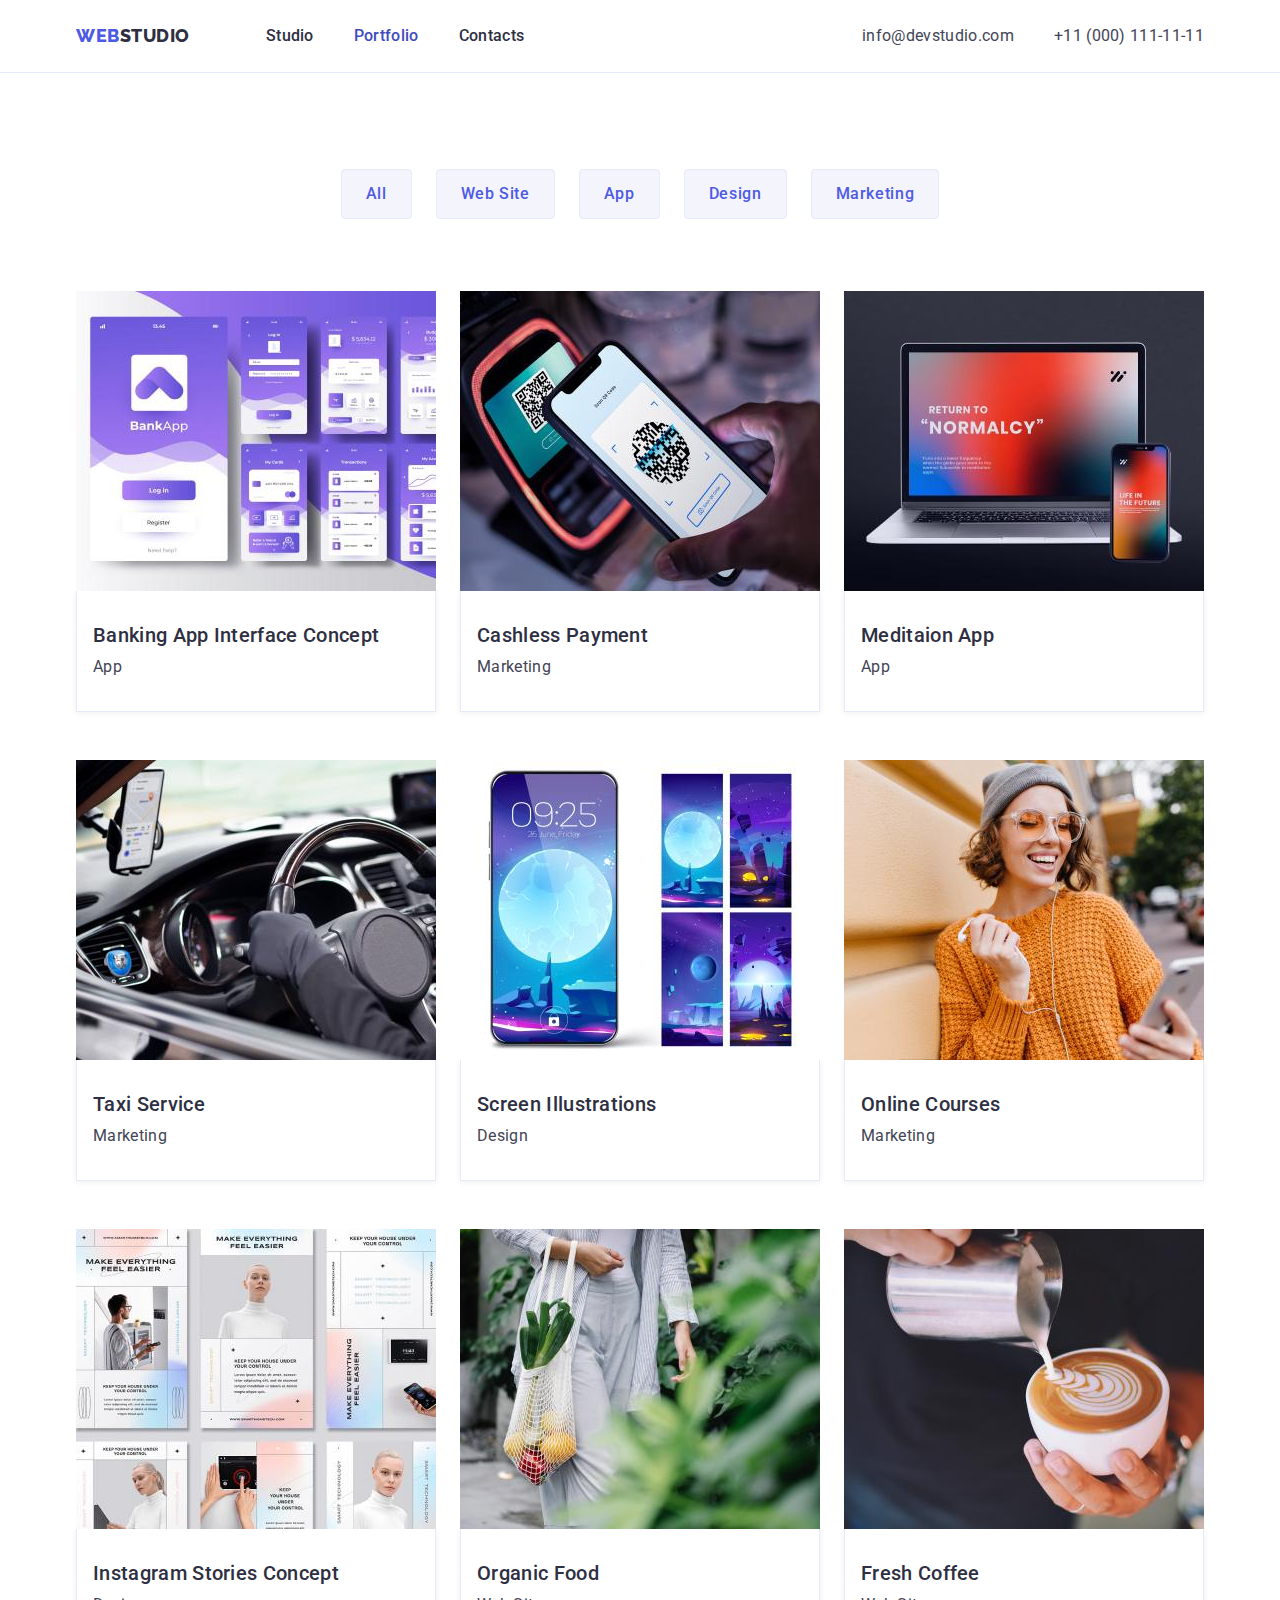
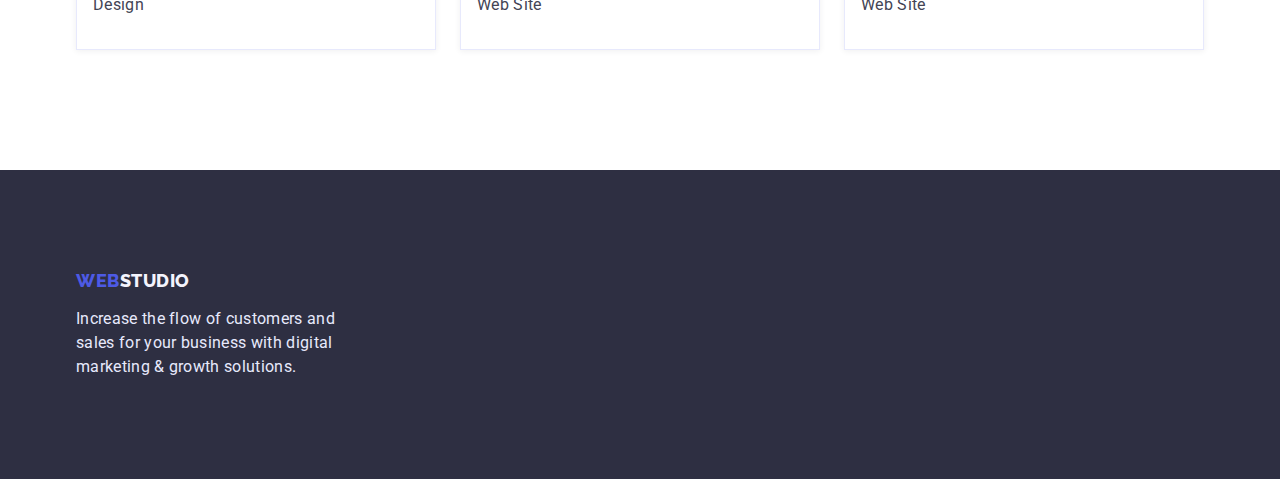
==== commit 5ebbcc32: "changed the name of the class in accordance with the requirements of the technical task hw-03" ====
--- a/portfolio.html
+++ b/portfolio.html
@@ -69,7 +69,7 @@
     <!-- site main section -->
     <main class="portfolio-main">
       <!-- portfolio section   -->
-      <section class="portfolio section-indent">
+      <section class="portfolio section">
         <div class="container">
           <h1 class="portfolio-title visually-hidden">Portfolio</h1>
           <ul class="portfolio-button-list list">
--- a/css/styles.css
+++ b/css/styles.css
@@ -6,6 +6,25 @@
   --accent-color: #e7e9fc; /* CORNFLOWER */
   --light-color: #f4f4fd; /* CLOUD */
   --light-background-color: #ffffff;
+  --width-container: 1158px;
+  --page-padding: 15px;
+  --gap-between: 40px;
+  --indent-up-down-section: 120px;
+  --gap-down-subtitle: 8px;
+  --max-width-img: 264px;
+  --heder-padding: 24px;
+  --benefits-column-cards: 4;
+  --benefits-column-gap: 24px;
+  --benefits-row-gap: 48px;
+  --works-column-cards: 3;
+  --works-column-gap: 24px;
+  --works-row-gap: 48px;
+  --team-column-cards: 4;
+  --team-column-gap: 24px;
+  --team-row-gap: 48px;
+  --portfolio-column-cards: 3;
+  --portfolio-column-gap: 24px;
+  --portfolio-row-gap: 48px;
 }
 
 body {
@@ -21,10 +40,43 @@
 
 .link {
   text-decoration: none;
-}
+  color: currentColor;
+}
+
+/* =================== reset =================== */
+h1,
+h2,
+h3,
+h4,
+h5,
+h6,
+p {
+  margin-top: 0;
+  margin-bottom: 0;
+  margin-block-start: 0;
+  margin-block-end: 0;
+}
+
+ul,
+ol {
+  margin-top: 0;
+  margin-bottom: 0;
+  padding-left: 0;
+}
+
+img {
+  display: block;
+  max-width: 100%;
+  height: auto;
+  margin: 0;
+  padding: 0;
+}
+/* =================== /reset =================== */
 
 /* =================== components =================== */
 .title {
+  margin-bottom: 72px;
+
   font-size: 36px;
   line-height: calc(40 / 36);
   text-align: center;
@@ -32,6 +84,8 @@
 }
 
 .subtitle {
+  margin-bottom: var(--gap-down-subtitle);
+
   font-weight: 500;
   font-size: 20px;
   line-height: calc(24 / 20);
@@ -66,27 +120,104 @@
   cursor: pointer;
 }
 
+.container {
+  width: var(--width-container);
+  padding-left: var(--page-padding);
+  padding-right: var(--page-padding);
+  margin-left: auto;
+  margin-right: auto;
+  /* outline: 2px solid tomato; */
+}
+
+.visually-hidden {
+  position: absolute;
+  width: 1px;
+  height: 1px;
+  margin: -1px;
+  border: 0;
+  padding: 0;
+
+  white-space: nowrap;
+  clip-path: inset(100%);
+  clip: rect(0 0 0 0);
+  overflow: hidden;
+}
+
+.box-content {
+  padding: 32px 16px;
+}
+
+.section {
+  padding-top: var(--indent-up-down-section);
+  padding-bottom: var(--indent-up-down-section);
+  /* outline: 2px solid teal; */
+}
 /* =================== /components =================== */
 
 /* =================== index.html =================== */
 /* =================== site header section =================== */
-.header-list-item-text {
+.header {
+  border-bottom: 1px solid var(--accent-color);
+}
+
+.header-navigation {
+  display: flex;
+  align-items: center;
+}
+
+.header-logotype {
+  margin-right: 76px;
+  padding-top: var(--heder-padding);
+  padding-bottom: var(--heder-padding);
+}
+
+.header-list {
+  display: flex;
+}
+
+.header-list-item:not(:last-child) {
+  margin-right: var(--gap-between);
+}
+
+.header-list-item-link {
+  display: block;
+  padding-top: var(--heder-padding);
+  padding-bottom: var(--heder-padding);
+
   font-weight: 500;
   color: var(--dark-color);
 }
 
-.heder-contacts {
+.header-container {
+  display: flex;
+  align-items: center;
+}
+
+.header-contacts {
+  margin-left: auto;
+
   font-style: normal;
 }
 
-.heder-contacts-list-item-text {
+.header-contacts-list {
+  display: flex;
+}
+
+.header-contacts-list-item:not(:last-child) {
+  margin-right: var(--gap-between);
+}
+
+.header-contacts-list-item-link {
+  padding-top: var(--heder-padding);
+  padding-bottom: var(--heder-padding);
+
   color: var(--text-color);
 }
 
-.header-list-item-text:hover,
-.header-list-item-text:focus,
-.heder-contacts-list-item-text:hover,
-.heder-contacts-list-item-text:focus {
+.header-list-item-link:hover,
+.header-list-item-link:focus,
+.header-contacts-list-item-link:hover,
+.header-contacts-list-item-link:focus {
   color: var(--pressed-state-color);
 }
 /* =================== /site header section =================== */
@@ -94,17 +225,30 @@
 /* =================== site main section =================== */
 /* =================== section hero =================== */
 .hero {
+  padding-top: 188px;
+  padding-bottom: 188px;
+
+  text-align: center;
   background-color: var(--dark-color);
 }
+
 .hero-title {
+  margin-bottom: 48px;
+  max-width: 494px;
+  margin-left: auto;
+  margin-right: auto;
+
   font-size: 56px;
   line-height: calc(60 / 56);
-  text-align: center;
   color: var(--light-background-color);
 }
+
 .hero-button {
+  padding: 16px 32px;
+
   color: var(--light-background-color);
   background-color: var(--primary-brand-color);
+
   box-shadow: 0px 4px 4px rgba(0, 0, 0, 0.15);
 }
 
@@ -115,12 +259,40 @@
 /* =================== /section hero =================== */
 
 /* =================== section benefits =================== */
-.benefits-title {
-  display: none;
+.benefits-list {
+  display: flex;
+  flex-wrap: wrap;    
+  row-gap: var(--benefits-row-gap);
+  column-gap: var(--benefits-column-gap);  
+}
+
+.benefits-list-item {
+  flex-basis: calc(
+    (100% - (var(--benefits-column-gap) * (var(--benefits-column-cards) - 1))) /
+      var(--benefits-column-cards)
+  );
 }
 /* =================== /section benefits =================== */
 
 /* =================== section works =================== */
+.works {
+  padding-top: 0;
+}
+
+.works-list {
+  display: flex;
+  flex-wrap: wrap;  
+  row-gap: var(--works-row-gap);
+  column-gap: var(--works-column-gap);  
+}
+
+.works-list-item {
+  flex-basis: calc(
+    (100% - (var(--works-column-gap) * (var(--works-column-cards) - 1))) /
+      var(--works-column-cards)
+  );
+}
+
 .works-list-item-img {
   border: 1px solid var(--accent-color);
 }
@@ -131,11 +303,35 @@
   background-color: var(--light-color);
 }
 
+/* .team-container {
+  padding-top: var(--indent-up-down-section);
+  padding-bottom: var(--indent-up-down-section);
+} */
+
+.team-list {
+  display: flex;
+  flex-wrap: wrap;  
+  row-gap: var(--team-row-gap);
+  column-gap: var(--team-column-gap);  
+}
+
 .team-list-item {
+  display: block;
+  flex-basis: calc(
+    (100% - (var(--team-column-gap) * (var(--team-column-cards) - 1))) /
+      var(--team-column-cards)
+  );
+  
   background-color: var(--light-background-color);
+  
   box-shadow: 0px 1px 6px rgba(46, 47, 66, 0.08),
     0px 1px 1px rgba(46, 47, 66, 0.16), 0px 2px 1px rgba(46, 47, 66, 0.08);
-  border-radius: 0px 0px 4px 4px;
+  border-radius: 0px 0px 4px 4px;  
+}
+
+.team-list-item-img {  
+  margin-left: auto;
+  margin-right: auto;
 }
 
 .team-subtitle,
@@ -147,11 +343,17 @@
 
 /* =================== site footer section =================== */
 .footer {
+  padding-top: 100px;
+  padding-bottom: 100px;
+
   background-color: var(--dark-color);
 }
 
 .footer-logotype {
-  line-height: calc(21 / 18);
+  display: block;
+  padding-bottom: 16px;
+
+  line-height: calc(21 / 18);  
 }
 
 .footer-logotype-span {
@@ -159,6 +361,8 @@
 }
 
 .footer-text {
+  max-width: var(--max-width-img);
+
   color: var(--accent-color);
 }
 /* =================== /site footer section =================== */
@@ -167,14 +371,23 @@
 /* =================== portfolio.html =================== */
 /* =================== site main section =================== */
 /* =================== section portfolio =================== */
-.portfolio-title {
-  display: none;
+.portfolio {
+  padding-top: 96px;
 }
 
 .portfolio-button {
+  padding: 12px 24px;  
+
   color: var(--primary-brand-color);
   background-color: var(--light-color);
   border: 1px solid var(--accent-color);
+}
+
+.portfolio-button-list {
+  display: flex;
+  justify-content: center;
+  column-gap: var(--portfolio-column-gap);
+  margin-bottom: 72px;
 }
 
 .portfolio-button:hover,
@@ -184,13 +397,34 @@
   box-shadow: 0px 4px 4px rgba(0, 0, 0, 0.15);
 }
 
+.portfolio-box-list {
+  display: flex;
+  flex-wrap: wrap;  
+  row-gap: var(--portfolio-row-gap);
+  column-gap: var(--portfolio-column-gap);
+}
+
 .portfolio-box-item {
+  flex-basis: calc(
+    (100% - (var(--portfolio-column-gap) * (var(--portfolio-column-cards) - 1))) /
+      var(--portfolio-column-cards)
+  );
+}
+
+.portfolio-box-link {
+  display: block;
+}
+
+.portfolio-box-link > .box-content {
+  padding-right: 0;
+
   border: 1px solid var(--accent-color);
+  border-top: hidden;
+  box-shadow: 0px 1px 6px rgba(46, 47, 66, 0.08);
 }
 
 .portfolio-box-item:hover,
 .portfolio-box-item:focus {
-  border: 0.5px solid var(--light-color);
   box-shadow: 0px 1px 6px rgba(46, 47, 66, 0.08),
     0px 1px 1px rgba(46, 47, 66, 0.16), 0px 2px 1px rgba(46, 47, 66, 0.08);
 }
